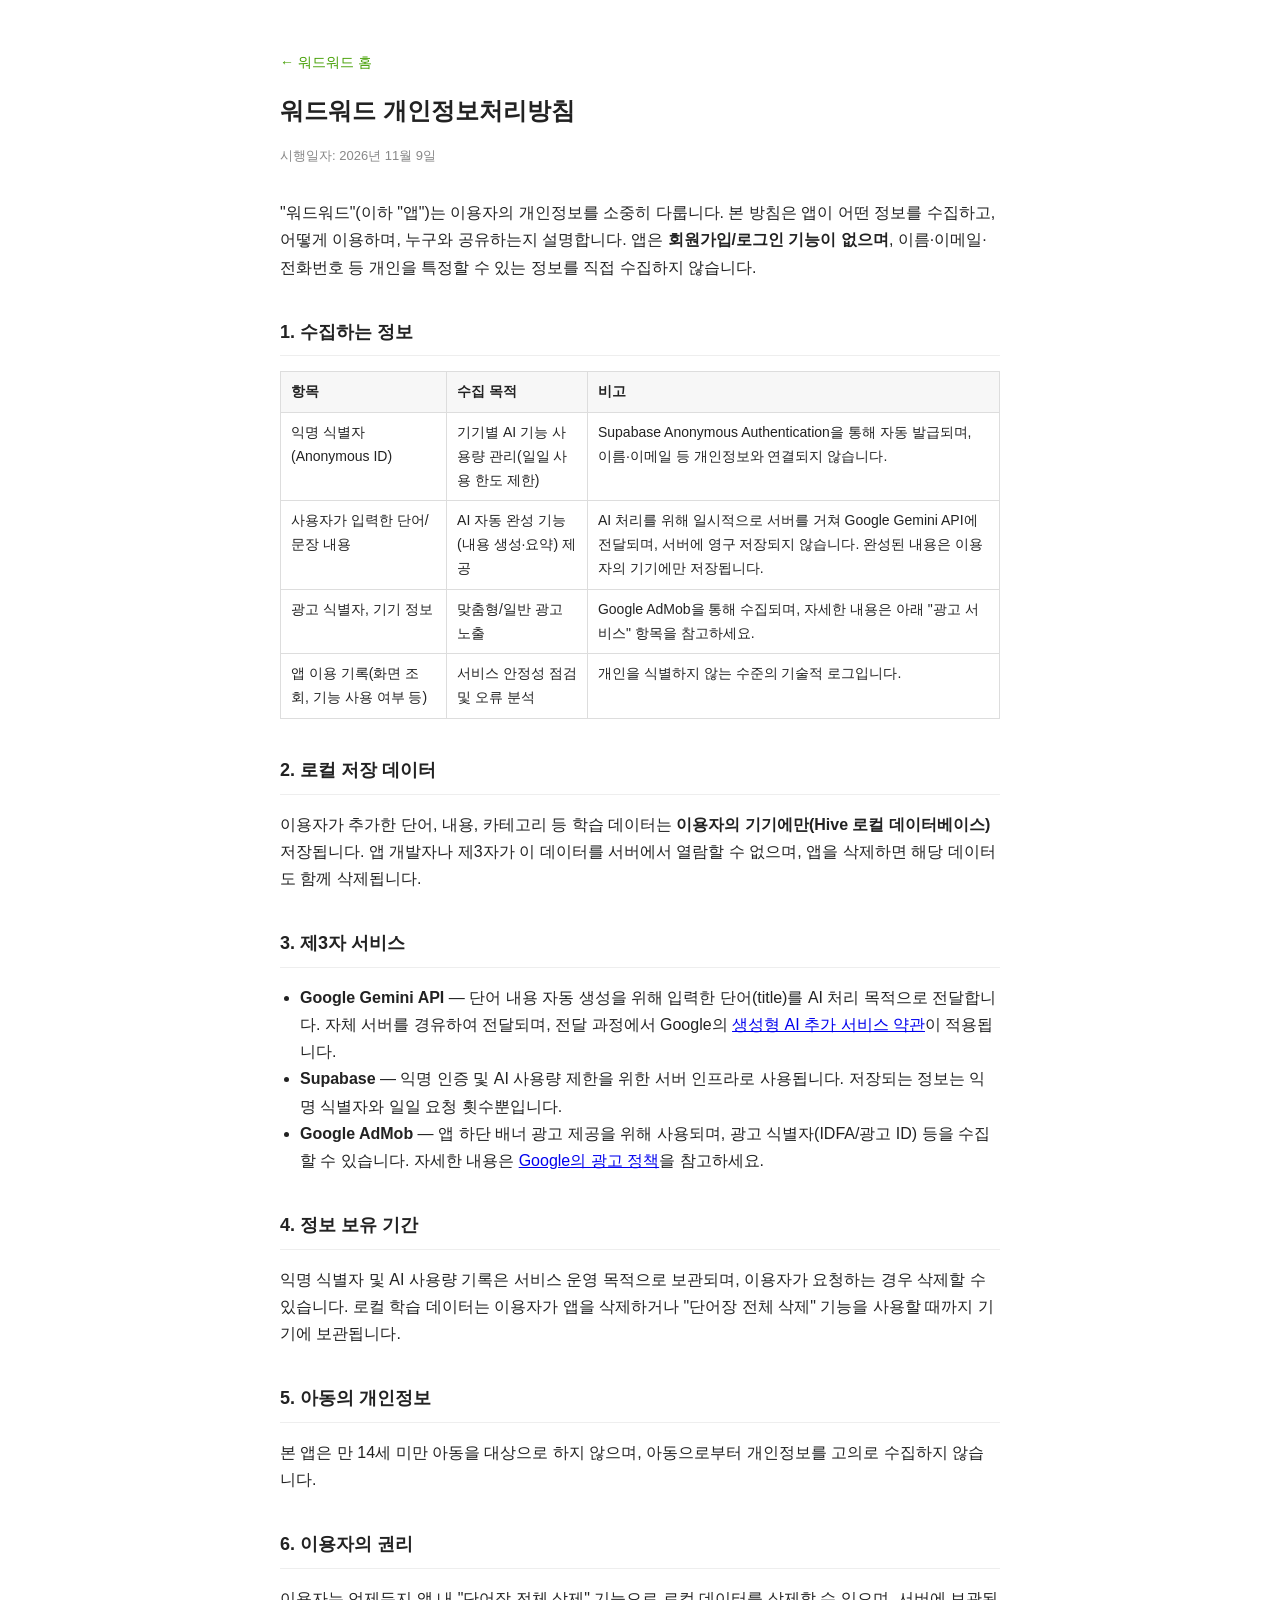
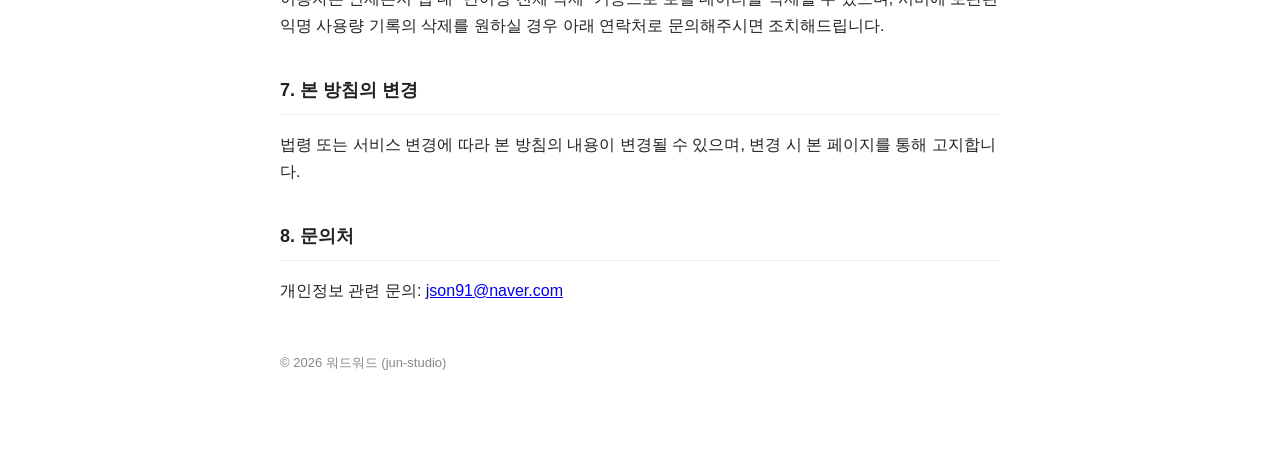
==== privacy-policy.html @ 71311934 "feat: Add landing and support pages, move privacy policy 루트를 앱 홍보 페이지로 바꾸고, 개인정보처리방침은 privacy-policy" ====
<!DOCTYPE html>
<html lang="ko">
<head>
<meta charset="UTF-8">
<meta name="viewport" content="width=device-width, initial-scale=1.0">
<title>워드워드 개인정보처리방침</title>
<style>
  body {
    font-family: -apple-system, BlinkMacSystemFont, "Apple SD Gothic Neo", "Malgun Gothic", sans-serif;
    max-width: 720px;
    margin: 0 auto;
    padding: 32px 20px 80px;
    line-height: 1.7;
    color: #222;
  }
  h1 { font-size: 24px; margin-bottom: 4px; }
  .updated { color: #888; font-size: 13px; margin-bottom: 32px; }
  h2 { font-size: 18px; margin-top: 36px; border-bottom: 1px solid #eee; padding-bottom: 8px; }
  table { width: 100%; border-collapse: collapse; margin: 12px 0; font-size: 14px; }
  th, td { border: 1px solid #ddd; padding: 8px 10px; text-align: left; vertical-align: top; }
  th { background: #f7f7f7; }
  code { background: #f2f2f2; padding: 1px 5px; border-radius: 4px; font-size: 13px; }
  ul { padding-left: 20px; }
  footer { margin-top: 48px; color: #888; font-size: 13px; }
</style>
</head>
<body>

<p><a href="./" style="color:#449f02; text-decoration:none; font-size:14px;">← 워드워드 홈</a></p>
<h1>워드워드 개인정보처리방침</h1>
<p class="updated">시행일자: 2026년 11월 9일</p>

<p>
"워드워드"(이하 "앱")는 이용자의 개인정보를 소중히 다룹니다. 본 방침은 앱이
어떤 정보를 수집하고, 어떻게 이용하며, 누구와 공유하는지 설명합니다.
앱은 <strong>회원가입/로그인 기능이 없으며</strong>, 이름·이메일·전화번호 등
개인을 특정할 수 있는 정보를 직접 수집하지 않습니다.
</p>

<h2>1. 수집하는 정보</h2>
<table>
  <tr><th>항목</th><th>수집 목적</th><th>비고</th></tr>
  <tr>
    <td>익명 식별자 (Anonymous ID)</td>
    <td>기기별 AI 기능 사용량 관리(일일 사용 한도 제한)</td>
    <td>Supabase Anonymous Authentication을 통해 자동 발급되며,
        이름·이메일 등 개인정보와 연결되지 않습니다.</td>
  </tr>
  <tr>
    <td>사용자가 입력한 단어/문장 내용</td>
    <td>AI 자동 완성 기능(내용 생성·요약) 제공</td>
    <td>AI 처리를 위해 일시적으로 서버를 거쳐 Google Gemini API에
        전달되며, 서버에 영구 저장되지 않습니다. 완성된 내용은
        이용자의 기기에만 저장됩니다.</td>
  </tr>
  <tr>
    <td>광고 식별자, 기기 정보</td>
    <td>맞춤형/일반 광고 노출</td>
    <td>Google AdMob을 통해 수집되며, 자세한 내용은 아래
        "광고 서비스" 항목을 참고하세요.</td>
  </tr>
  <tr>
    <td>앱 이용 기록(화면 조회, 기능 사용 여부 등)</td>
    <td>서비스 안정성 점검 및 오류 분석</td>
    <td>개인을 식별하지 않는 수준의 기술적 로그입니다.</td>
  </tr>
</table>

<h2>2. 로컬 저장 데이터</h2>
<p>
이용자가 추가한 단어, 내용, 카테고리 등 학습 데이터는 <strong>이용자의
기기에만(Hive 로컬 데이터베이스)</strong> 저장됩니다. 앱 개발자나 제3자가
이 데이터를 서버에서 열람할 수 없으며, 앱을 삭제하면 해당 데이터도 함께
삭제됩니다.
</p>

<h2>3. 제3자 서비스</h2>
<ul>
  <li>
    <strong>Google Gemini API</strong> — 단어 내용 자동 생성을 위해
    입력한 단어(title)를 AI 처리 목적으로 전달합니다. 자체 서버를
    경유하여 전달되며, 전달 과정에서 Google의
    <a href="https://ai.google.dev/gemini-api/terms" target="_blank" rel="noopener">생성형 AI 추가 서비스 약관</a>이
    적용됩니다.
  </li>
  <li>
    <strong>Supabase</strong> — 익명 인증 및 AI 사용량 제한을 위한
    서버 인프라로 사용됩니다. 저장되는 정보는 익명 식별자와 일일
    요청 횟수뿐입니다.
  </li>
  <li>
    <strong>Google AdMob</strong> — 앱 하단 배너 광고 제공을 위해
    사용되며, 광고 식별자(IDFA/광고 ID) 등을 수집할 수 있습니다.
    자세한 내용은
    <a href="https://policies.google.com/technologies/ads" target="_blank" rel="noopener">Google의 광고 정책</a>을
    참고하세요.
  </li>
</ul>

<h2>4. 정보 보유 기간</h2>
<p>
익명 식별자 및 AI 사용량 기록은 서비스 운영 목적으로 보관되며, 이용자가
요청하는 경우 삭제할 수 있습니다. 로컬 학습 데이터는 이용자가 앱을
삭제하거나 "단어장 전체 삭제" 기능을 사용할 때까지 기기에 보관됩니다.
</p>

<h2>5. 아동의 개인정보</h2>
<p>
본 앱은 만 14세 미만 아동을 대상으로 하지 않으며, 아동으로부터 개인정보를
고의로 수집하지 않습니다.
</p>

<h2>6. 이용자의 권리</h2>
<p>
이용자는 언제든지 앱 내 "단어장 전체 삭제" 기능으로 로컬 데이터를 삭제할
수 있으며, 서버에 보관된 익명 사용량 기록의 삭제를 원하실 경우 아래
연락처로 문의해주시면 조치해드립니다.
</p>

<h2>7. 본 방침의 변경</h2>
<p>
법령 또는 서비스 변경에 따라 본 방침의 내용이 변경될 수 있으며, 변경 시
본 페이지를 통해 고지합니다.
</p>

<h2>8. 문의처</h2>
<p>개인정보 관련 문의: <a href="mailto:json91@naver.com">json91@naver.com</a></p>

<footer>
  © 2026 워드워드 (jun-studio)
</footer>

</body>
</html>
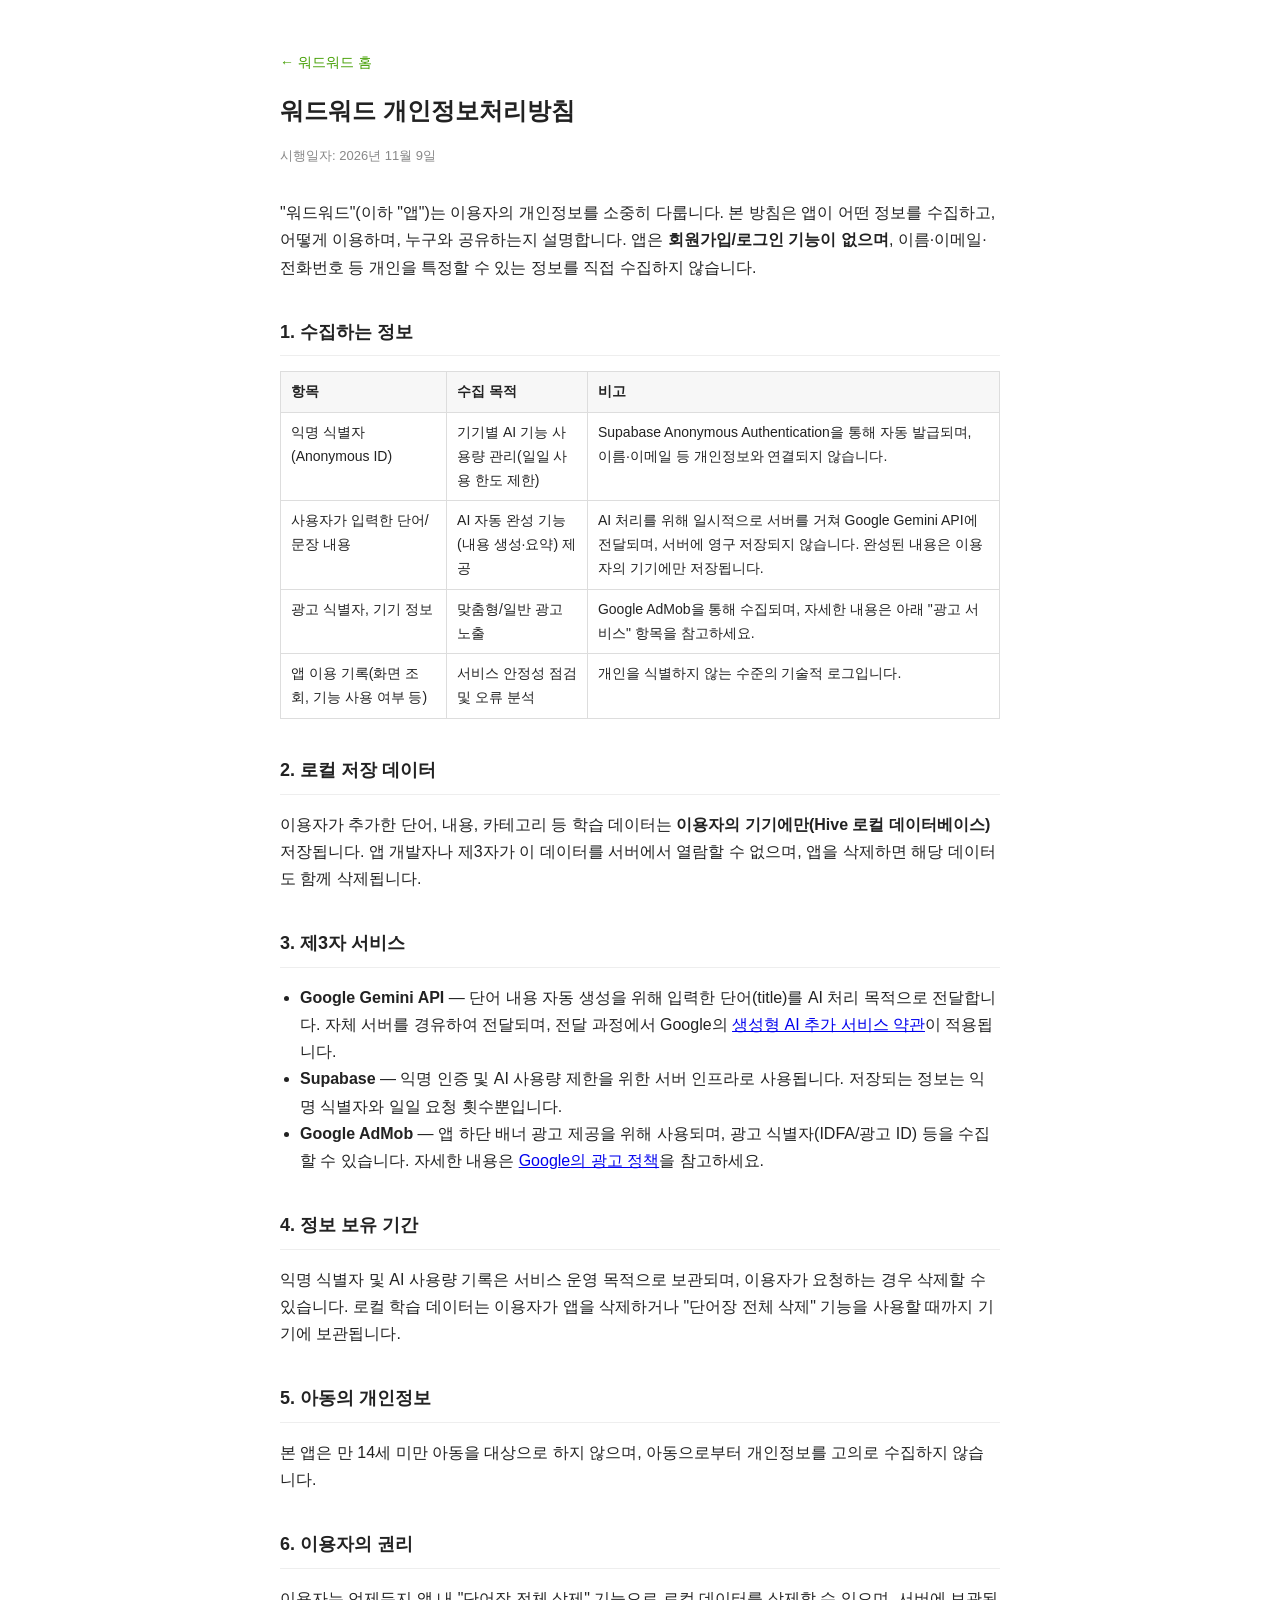
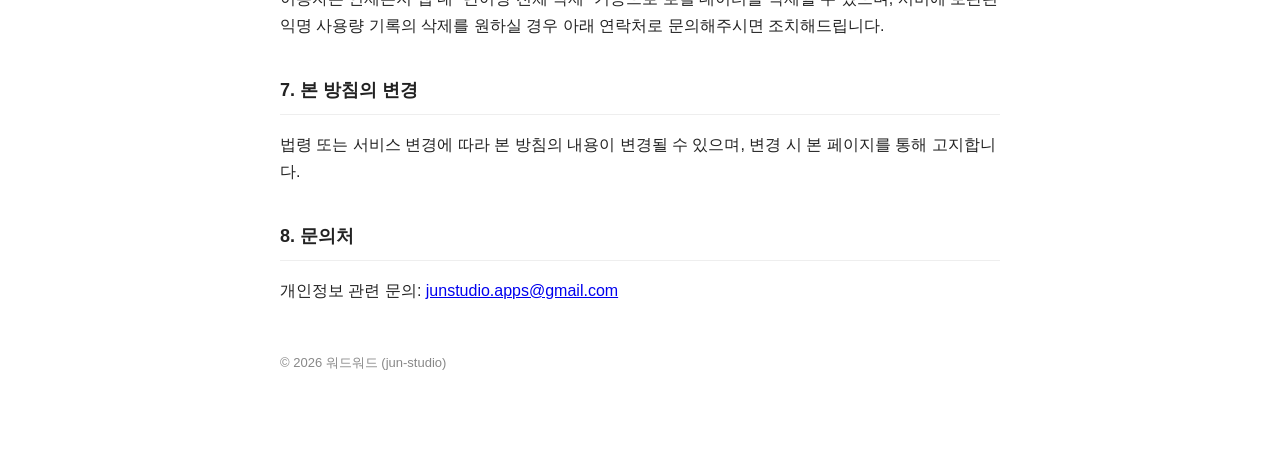
==== commit d134f877: "chore: Switch contact email to the studio Gmail 개인 메일 대신 여러 앱에서 함께 쓸 스튜디오 전용 주소로 교체  Co-Authored-By:" ====
--- a/privacy-policy.html
+++ b/privacy-policy.html
@@ -124,7 +124,7 @@
 </p>
 
 <h2>8. 문의처</h2>
-<p>개인정보 관련 문의: <a href="mailto:json91@naver.com">json91@naver.com</a></p>
+<p>개인정보 관련 문의: <a href="mailto:junstudio.apps@gmail.com">junstudio.apps@gmail.com</a></p>
 
 <footer>
   © 2026 워드워드 (jun-studio)
